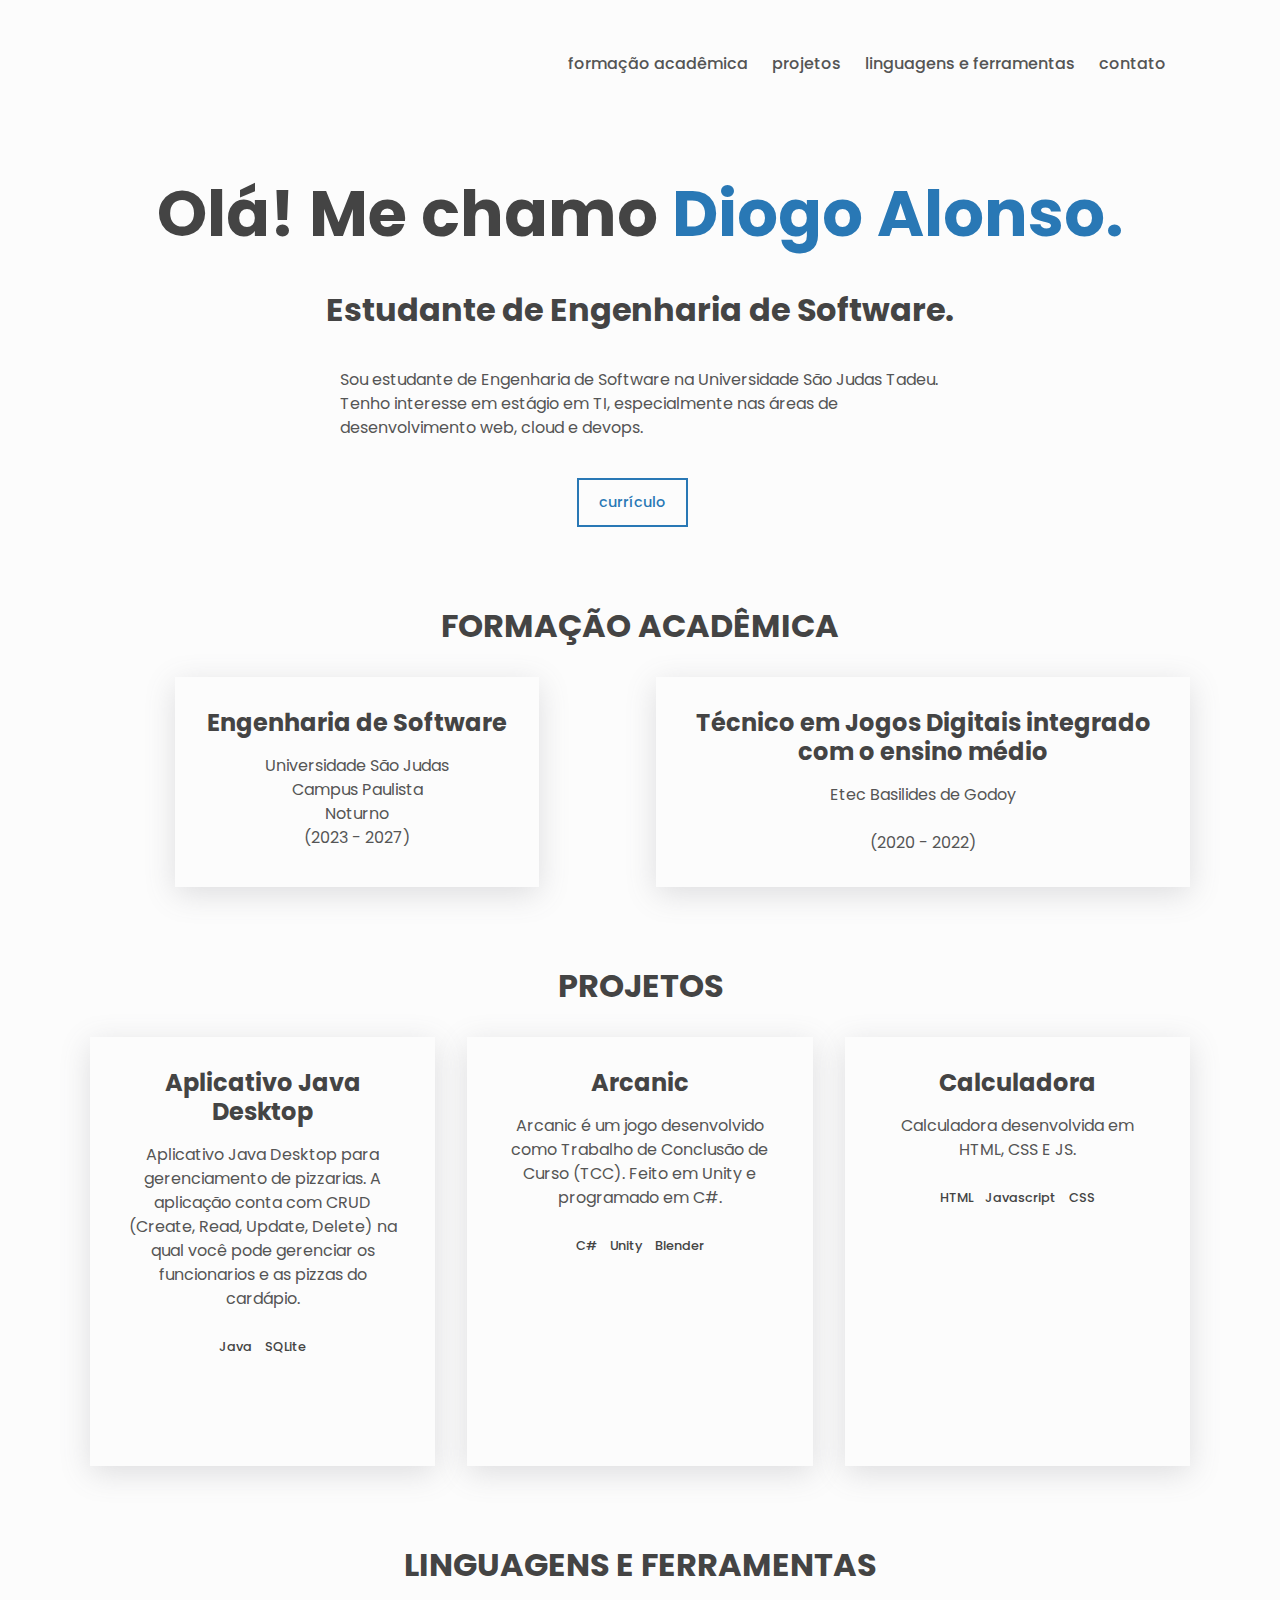
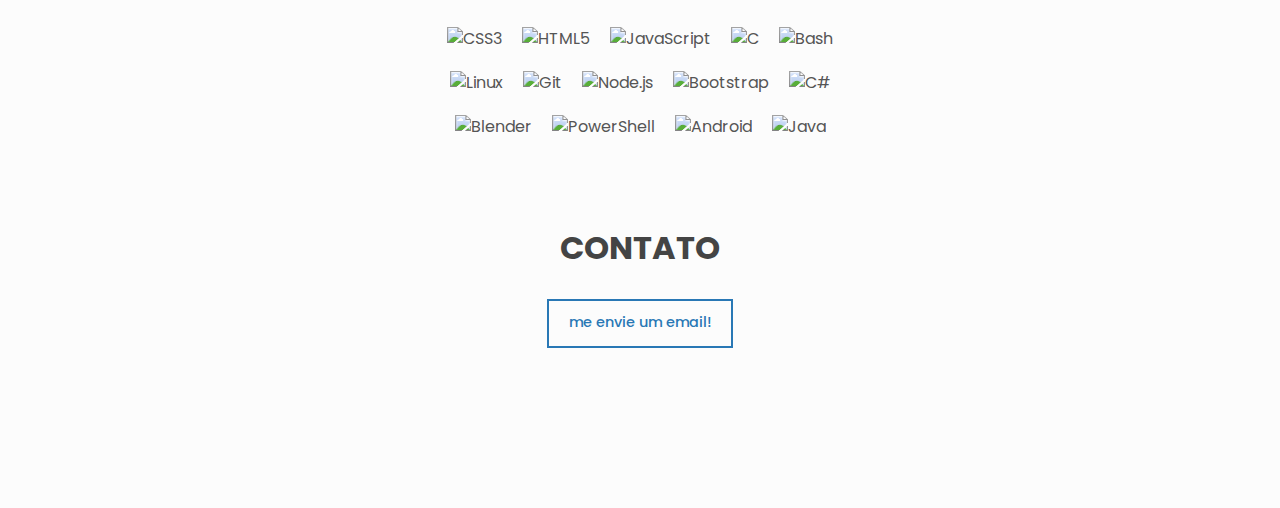
==== portifolio/index.html @ d237468c "Changes on the structure of the project" ====
<!DOCTYPE html>
<html lang="en">
  <head>
    <meta charset="UTF-8" />
    <meta name="viewport" content="width=device-width, initial-scale=1" />
    <meta name="description" content="Portfolio" />
    <link rel="preconnect" href="https://fonts.googleapis.com" />
    <link rel="preconnect" href="https://fonts.gstatic.com" crossorigin />
    <link
      href="https://fonts.googleapis.com/css2?family=Poppins:wght@400;500;700&display=swap"
      rel="stylesheet"
    />
    <script
      src="https://kit.fontawesome.com/fa62c117c7.js"
      crossorigin="anonymous"
    ></script>
    <link rel="stylesheet" href="styles.css" />
    <title>Diogo Alonso</title>
  </head>
  <body class="light" id="top">
    <header class="header center">
      <h3>
        <a
        href="https://github.com/deogos"
        aria-label="github"
        class="link link--icon"
      >
        <i aria-hidden="true" class="fab fa-github"></i>
      </a>

      <a
        href="https://www.linkedin.com/in/diogo-alonso/"
        aria-label="linkedin"
        class="link link--icon"
      >
        <i aria-hidden="true" class="fab fa-linkedin"></i>
      </a>
      </h3>

      <nav class="nav center">
        <ul class="nav__list center">
          <li class="nav__list-item">
            <a class="link link--nav" href="#formacao">Formação acadêmica</a>
          </li>
          <li class="nav__list-item">
            <a class="link link--nav" href="#projects">Projetos</a>
          </li>
          <li class="nav__list-item">
            <a class="link link--nav" href="#skills">linguagens e ferramentas</a>
          </li>
          <li class="nav__list-item">
            <a class="link link--nav" href="#contact">Contato</a>
          </li>
        </ul>

        <button type="button" aria-label="toggle theme" class="btn btn--icon">
          <i aria-hidden="true" id="btn-theme" class="fas fa-moon"></i>
        </button>

        <button
          type="button"
          aria-label="toggle navigation"
          class="btn btn--icon nav__hamburger"
        >
          <i aria-hidden="true" class="fas fa-bars"></i>
        </button>
      </nav>
    </header>

    <main>
      <!-- About -->
      <div class="about center">
        <h1>Olá! Me chamo <span class="about__name">Diogo Alonso.</span></h1>
        <h2 class="about__role"> Estudante de Engenharia de Software.</h2>
        <p class="about__desc">
          Sou estudante de Engenharia de Software na Universidade São Judas Tadeu.
          Tenho interesse em estágio em TI, especialmente nas 
          áreas de desenvolvimento web, cloud e devops.
        </p>

        <div class="about__contact center">
          <a href="cv\CV.pdf">
            <span class="btn btn--outline">currículo</span>
          </a>
        </div>
      </div>

      <!-- Education -->

      <section id="formacao" class="section projects">
        <h2 class="section__title">formação acadêmica</h2>

        <div class="projects__grid">
          <div class="project">
            <h3>Engenharia de Software</h3>
            <p class="project__description">
              Universidade São Judas <br>Campus Paulista <br> Noturno <br>(2023 - 2027)
            </p>
            
          </div>

          <div class="project">
            <h3>Técnico em Jogos Digitais integrado com o ensino médio</h3>
            <p class="project__description">
              Etec Basilides de Godoy <BR></BR> (2020 - 2022)
            </p>
        </div>
      </section>

      <!-- Projects -->
      <section id="projects" class="section projects">
        <h2 class="section__title">Projetos</h2>

        <div class="projects__grid">
          <div class="project">
            <h3>Aplicativo Java Desktop </h3>
            <p class="project__description">
              Aplicativo Java Desktop para gerenciamento de pizzarias. 
              A aplicação conta com CRUD (Create, Read, Update, Delete) na qual você pode gerenciar os funcionarios 
              e as pizzas do cardápio. 
            </p>
            <ul class="project__stack">
              <li class="project__stack-item">Java</li>
              <li class="project__stack-item">SQLite</li>
            </ul>

            <a
              href="https://github.com/MrGold9/A3dePSC"
              aria-label="source code"
              class="link link--icon"
            >
              <i aria-hidden="true" class="fab fa-github"></i>
            </a>
          </div>

          <div class="project">
            <h3>Arcanic</h3>
            <p class="project__description">
              Arcanic é um jogo desenvolvido como Trabalho de Conclusão de Curso (TCC). Feito em Unity e programado em C#. 
            </p>
            <ul class="project__stack">
              <li class="project__stack-item">C#</li>
              <li class="project__stack-item">Unity</li>
              <li class="project__stack-item">Blender</li>
            </ul>

            <a
              href="https://github.com/DnlMcn/Arcanic"
              aria-label="source code"
              class="link link--icon"
            >
              <i aria-hidden="true" class="fab fa-github"></i>
            </a>
          </div>

          <div class="project">
            <h3>Calculadora</h3>
            <p class="project__description">
              Calculadora desenvolvida em HTML, CSS E JS.
            </p>
            <ul class="project__stack">
              <li class="project__stack-item">HTML</li>
              <li class="project__stack-item">Javascript</li>
              <li class="project__stack-item">CSS</li>
            </ul>

            <a
              href="https://github.com/deogos/calculator"
              aria-label="source code"
              class="link link--icon"
            >
              <i aria-hidden="true" class="fab fa-github"></i>
            </a>
            <a
              href="https://deogos.github.io/calculator/"
              aria-label="live preview"
              class="link link--icon"
            >
              <i aria-hidden="true" class="fas fa-external-link-alt"></i>
            </a>
          </div>
        </div>
      </section>

      <!-- Skills -->
      <section class="section skills" id="skills">
        <h2 class="section__title">linguagens e ferramentas</h2>
        <ul class="skills__list">
          <a href="https://www.w3schools.com/css/" target="_blank"><img style="margin: 10px" src="https://profilinator.rishav.dev/skills-assets/css3-original-wordmark.svg" alt="CSS3" height="50" /></a>  
          <a href="https://en.wikipedia.org/wiki/HTML5" target="_blank"><img style="margin: 10px" src="https://profilinator.rishav.dev/skills-assets/html5-original-wordmark.svg" alt="HTML5" height="50" /></a>  
          <a href="https://www.javascript.com/" target="_blank"><img style="margin: 10px" src="https://profilinator.rishav.dev/skills-assets/javascript-original.svg" alt="JavaScript" height="50" /></a>  
          <a href="https://www.cprogramming.com/" target="_blank"><img style="margin: 10px" src="https://profilinator.rishav.dev/skills-assets/c-original.svg" alt="C" height="50" /></a>  
          <a href="https://www.gnu.org/software/bash/" target="_blank"><img style="margin: 10px" src="https://profilinator.rishav.dev/skills-assets/gnu_bash-icon.svg" alt="Bash" height="50" /></a>  
          <a href="https://www.linux.org/" target="_blank"><img style="margin: 10px" src="https://profilinator.rishav.dev/skills-assets/linux-original.svg" alt="Linux" height="50" /></a>  
          <a href="https://github.com/" target="_blank"><img style="margin: 10px" src="https://profilinator.rishav.dev/skills-assets/git-scm-icon.svg" alt="Git" height="50" /></a>  
          <a href="https://nodejs.org/" target="_blank"><img style="margin: 10px" src="https://profilinator.rishav.dev/skills-assets/nodejs-original-wordmark.svg" alt="Node.js" height="50" /></a>  
          <a href="https://getbootstrap.com/docs/3.4/javascript/" target="_blank"><img style="margin: 10px" src="https://profilinator.rishav.dev/skills-assets/bootstrap-plain.svg" alt="Bootstrap" height="50" /></a>  
          <a href="https://docs.microsoft.com/en-us/dotnet/csharp/" target="_blank"><img style="margin: 10px" src="https://profilinator.rishav.dev/skills-assets/csharp-original.svg" alt="C#" height="50" /></a>  
          <a href="https://www.blender.org/" target="_blank"><img style="margin: 10px" src="https://profilinator.rishav.dev/skills-assets/blender_community_badge_white.svg" alt="Blender" height="50" /></a>  
          <a href="https://docs.microsoft.com/en-us/powershell/" target="_blank"><img style="margin: 10px" src="https://profilinator.rishav.dev/skills-assets/powershell.png" alt="PowerShell" height="50" /></a>  
          <a href="https://www.android.com/intl/en_in/" target="_blank"><img style="margin: 10px" src="https://profilinator.rishav.dev/skills-assets/android-original-wordmark.svg" alt="Android" height="50" /></a>  
          <a href="https://www.java.com/" target="_blank"><img style="margin: 10px" src="https://profilinator.rishav.dev/skills-assets/java-original-wordmark.svg" alt="Java" height="50" /></a>  
        </ul>
      </section>

      <!-- Contact -->
      <section class="section contact center" id="contact">
        <h2 class="section__title">Contato</h2>
        <a href="mailto:diogoalonso05@gmail.com">
          <span class="btn btn--outline">Me envie um email!</span>
        </a>
      </section>
    </main>

    <footer class="footer">
      <div class="views"></div>
    </footer>

    <div class="scroll-container">
    <div class="scroll-top">
      <a aria-label="Scroll up" href="#top">
        <i aria-hidden="true" class="fas fa-arrow-up"></i>
      </a>
    </div>
    </div>

    <script src="./script.js"></script>
  </body>
</html>
---- portifolio/styles.css ----
/*===============
  global styles
===============*/

* {
  padding: 0;
  margin: 0;
  border: 0;
  outline: 0;
  background-color: inherit;
  color: inherit;
  font-family: inherit;
  font-size: inherit;
  box-shadow: none;
  box-sizing: border-box;
}

html {
  scroll-behavior: smooth;
}

body {
  font-family: "Poppins", sans-serif;
  line-height: 1.5;
  color: var(--clr-fg);
  background-color: var(--clr-bg);
}

.light {
  --clr-bg: #fcfcfc;
  --clr-bg-alt: #fff;
  --clr-fg: #555;
  --clr-fg-alt: #444;
  --clr-primary: #2978b5;
  --shadow: rgba(100, 100, 111, 0.2) 0px 7px 29px 0px;
}

.dark {
  --clr-bg: #23283e;
  --clr-bg-alt: #2a2f4c;
  --clr-fg: #bdbddd;
  --clr-fg-alt: #cdcdff;
  --clr-primary: #90a0d9;
  --shadow: rgba(0, 0, 0, 0.16) 0px 10px 36px 0px,
    rgba(0, 0, 0, 0.06) 0px 0px 0px 1px;
}

::-moz-selection {
  background: var(--clr-primary);
  color: var(--clr-bg);
}

::-webkit-selection,
::selection {
  background: var(--clr-primary);
  color: var(--clr-bg);
}

h1,
h2,
h3,
h4 {
  line-height: 1.2;
  color: var(--clr-fg-alt);
}

h1 {
  font-size: 4rem;
}

h2 {
  font-size: 2rem;
}

h3 {
  font-size: 1.5rem;
}

h4 {
  font-size: 1.3rem;
}

ul {
  list-style-type: none;
}

a {
  text-decoration: none;
}

button {
  cursor: pointer;
}

@media (max-width: 900px) {
  h1 {
    font-size: 2.6rem;
  }
}

/*===================
  buttons and links
===================*/

.link {
  color: var(--clr-primary);
  padding: 0 0 0.3em 0;
  position: relative;
}

.link:hover {
  color: var(--clr-primary);
}

.link::before {
  content: "";
  display: inline;
  width: 0%;
  height: 0.2em;
  position: absolute;
  bottom: 0;
  background-color: var(--clr-primary);
  transition: width 0.2s ease-in;
}

.link:hover::before,
.link:focus::before {
  width: 100%;
}

.link--nav {
  color: var(--clr-fg);
  text-transform: lowercase;
  font-weight: 500;
}

.link--icon {
  font-size: 2.2rem;
}

.btn {
  display: block;
  padding: 0.8em 1.4em;
  font-weight: 500;
  font-size: 0.9rem;
  text-transform: lowercase;
  transition: transform 0.2s ease-in-out;
}

.btn--outline {
  color: var(--clr-primary);
  border: 2px solid var(--clr-primary);
  position: relative;
  overflow: hidden;
  z-index: 1;
}

.btn--outline:focus,
.btn--outline:hover {
  color: var(--clr-bg);
}

.btn--outline:before {
  content: "";
  position: absolute;
  background-color: var(--clr-primary);
  right: 100%;
  bottom: 0;
  left: 0;
  top: 0;
  z-index: -1;
  transition: right 0.2s ease-in-out;
}

.btn--outline:hover::before,
.btn--outline:focus::before {
  right: 0;
}

.btn--plain {
  text-transform: initial;
  background-color: var(--clr-bg-alt);
  box-shadow: rgba(0, 0, 0, 0.15) 0px 3px 3px 0px;
  border: 0;
}

.btn--plain:hover {
  transform: translateY(-4px);
}

.btn--icon {
  padding: 0;
  font-size: 1.2rem;
}

.btn--icon:hover,
.btn--icon:focus {
  color: var(--clr-primary);
}

.btn--icon:active {
  transform: translateY(-5px);
}

/*========
  layout
========*/

.center {
  display: flex;
  align-items: center;
}

.header {
  height: 8em;
  max-width: 1100px;
  width: 95%;
  margin: 0 auto;
  justify-content: space-between;
}

main {
  max-width: 1100px;
  width: 95%;
  margin: 0 auto;
}

.section {
  margin-top: 5em;
}

.section__title {
  text-align: center;
  margin-bottom: 1em;
  text-transform: uppercase;
}

.nav__list {
  margin-right: 1.5em;
  display: flex;
}

.nav__list-item {
  margin-left: 1.5em;
}

.nav__hamburger {
  display: none;
  width: 1em;
}

.about {
  flex-direction: column;
  margin-top: 3em;
}

.about__name {
  color: var(--clr-primary);
}

.about__role {
  margin-top: 1.2em;
}

.about__desc {
  font-size: 1rem;
  max-width: 600px;
}

.about__desc,
.about__contact {
  margin-top: 2.4em;
}

.about .link--icon {
  margin-right: 0.8em;
}

.about .btn--outline {
  margin-right: 1em;
}

.projects__grid {
  max-width: 1100px;
  margin: 0 auto;
  display: grid;
  grid-template-columns: repeat(auto-fit, minmax(18em, 1fr));
  grid-gap: 2em;
}

.project {
  padding: 2em;
  margin: 0 auto;
  text-align: center;
  box-shadow: var(--shadow);
  transition: transform 0.2s linear;
}

.project:hover {
  transform: translateY(-7px);
}

.project__description {
  margin-top: 1em;
}

.project__stack {
  display: flex;
  flex-wrap: wrap;
  justify-content: center;
  margin: 1.2em 0;
}

.project__stack-item {
  margin: 0.5em;
  font-weight: 500;
  font-size: 0.8rem;
  color: var(--clr-fg-alt);
}

.project .link--icon {
  margin-left: 0.5em;
}

.skills__list {
  max-width: 450px;
  width: 95%;
  margin: 0 auto;
  display: flex;
  flex-wrap: wrap;
  justify-content: center;
}

.skills__list-item {
  margin: 0.5em;
}

.contact {
  flex-direction: column;
}

.footer {
  padding: 3em 0;
  margin-top: 4em;
  text-align: center;
}

.footer__link {
  font-size: 0.9rem;
  font-weight: 700;
  color: var(--clr-fg);
}

.scroll-top {
  display: none;
  position: fixed;
  bottom: 1em;
  right: 2em;
  background-color: transparent;
  font-size: 1.8rem;
  transition: transform 0.2s ease-in-out;
}

@media (max-width: 600px) {
  .header {
    height: 6em;
  }

  .section {
    margin-top: 4em;
  }

  .nav__list {
    flex-direction: column;
    padding: 4em 0;
    position: absolute;
    right: 0;
    left: 0;
    top: 5em;
    background-color: var(--clr-bg);
    width: 0;
    overflow: hidden;
    transition: width 0.2s ease-in-out;
  }

  .display-nav-list {
    width: 100%;
  }

  .nav__list-item {
    margin: 0.5em 0;
  }

  .nav__hamburger {
    display: flex;
    margin-left: 0.8em;
  }

  .about {
    align-items: flex-start;
    margin-top: 2em;
  }

  .footer {
    padding: 2em;
    margin-top: 3em;
  }

  .scroll-container {
    display: none;
  }
}
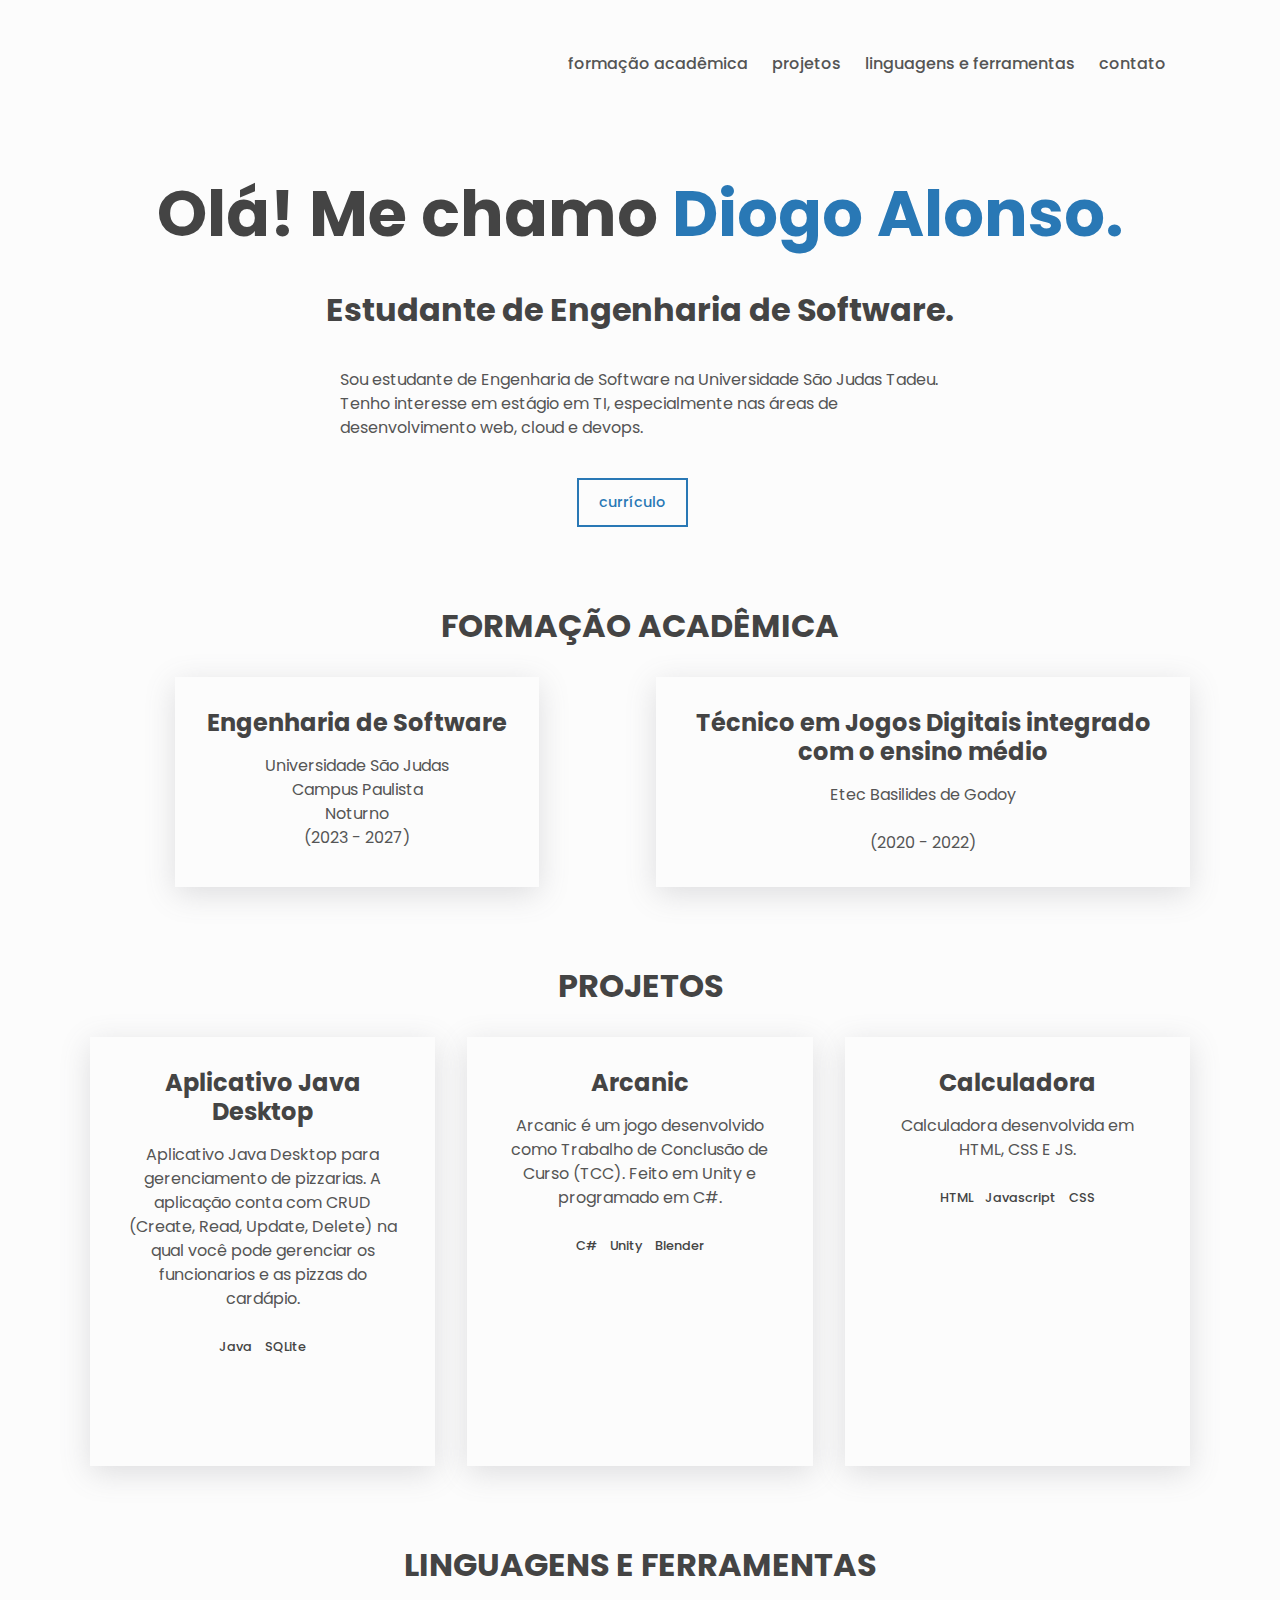
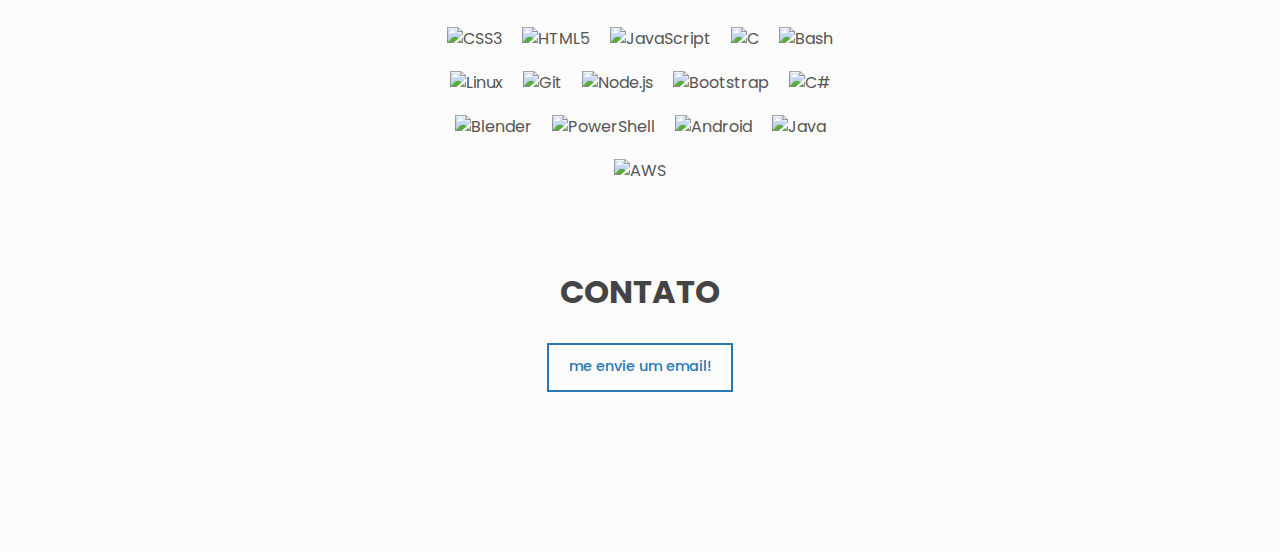
==== commit cb470cb5: "update index.html and cv" ====
--- a/portifolio/index.html
+++ b/portifolio/index.html
@@ -199,7 +199,8 @@
           <a href="https://www.blender.org/" target="_blank"><img style="margin: 10px" src="https://profilinator.rishav.dev/skills-assets/blender_community_badge_white.svg" alt="Blender" height="50" /></a>  
           <a href="https://docs.microsoft.com/en-us/powershell/" target="_blank"><img style="margin: 10px" src="https://profilinator.rishav.dev/skills-assets/powershell.png" alt="PowerShell" height="50" /></a>  
           <a href="https://www.android.com/intl/en_in/" target="_blank"><img style="margin: 10px" src="https://profilinator.rishav.dev/skills-assets/android-original-wordmark.svg" alt="Android" height="50" /></a>  
-          <a href="https://www.java.com/" target="_blank"><img style="margin: 10px" src="https://profilinator.rishav.dev/skills-assets/java-original-wordmark.svg" alt="Java" height="50" /></a>  
+          <a href="https://www.java.com/" target="_blank"><img style="margin: 10px" src="https://profilinator.rishav.dev/skills-assets/java-original-wordmark.svg" alt="Java" height="50" /></a>
+          <a href="https://aws.amazon.com/" target="_blank"><img style="margin: 10px" src="https://profilinator.rishav.dev/skills-assets/amazonwebservices-original-wordmark.svg" alt="AWS" height="50" /></a>   
         </ul>
       </section>
 
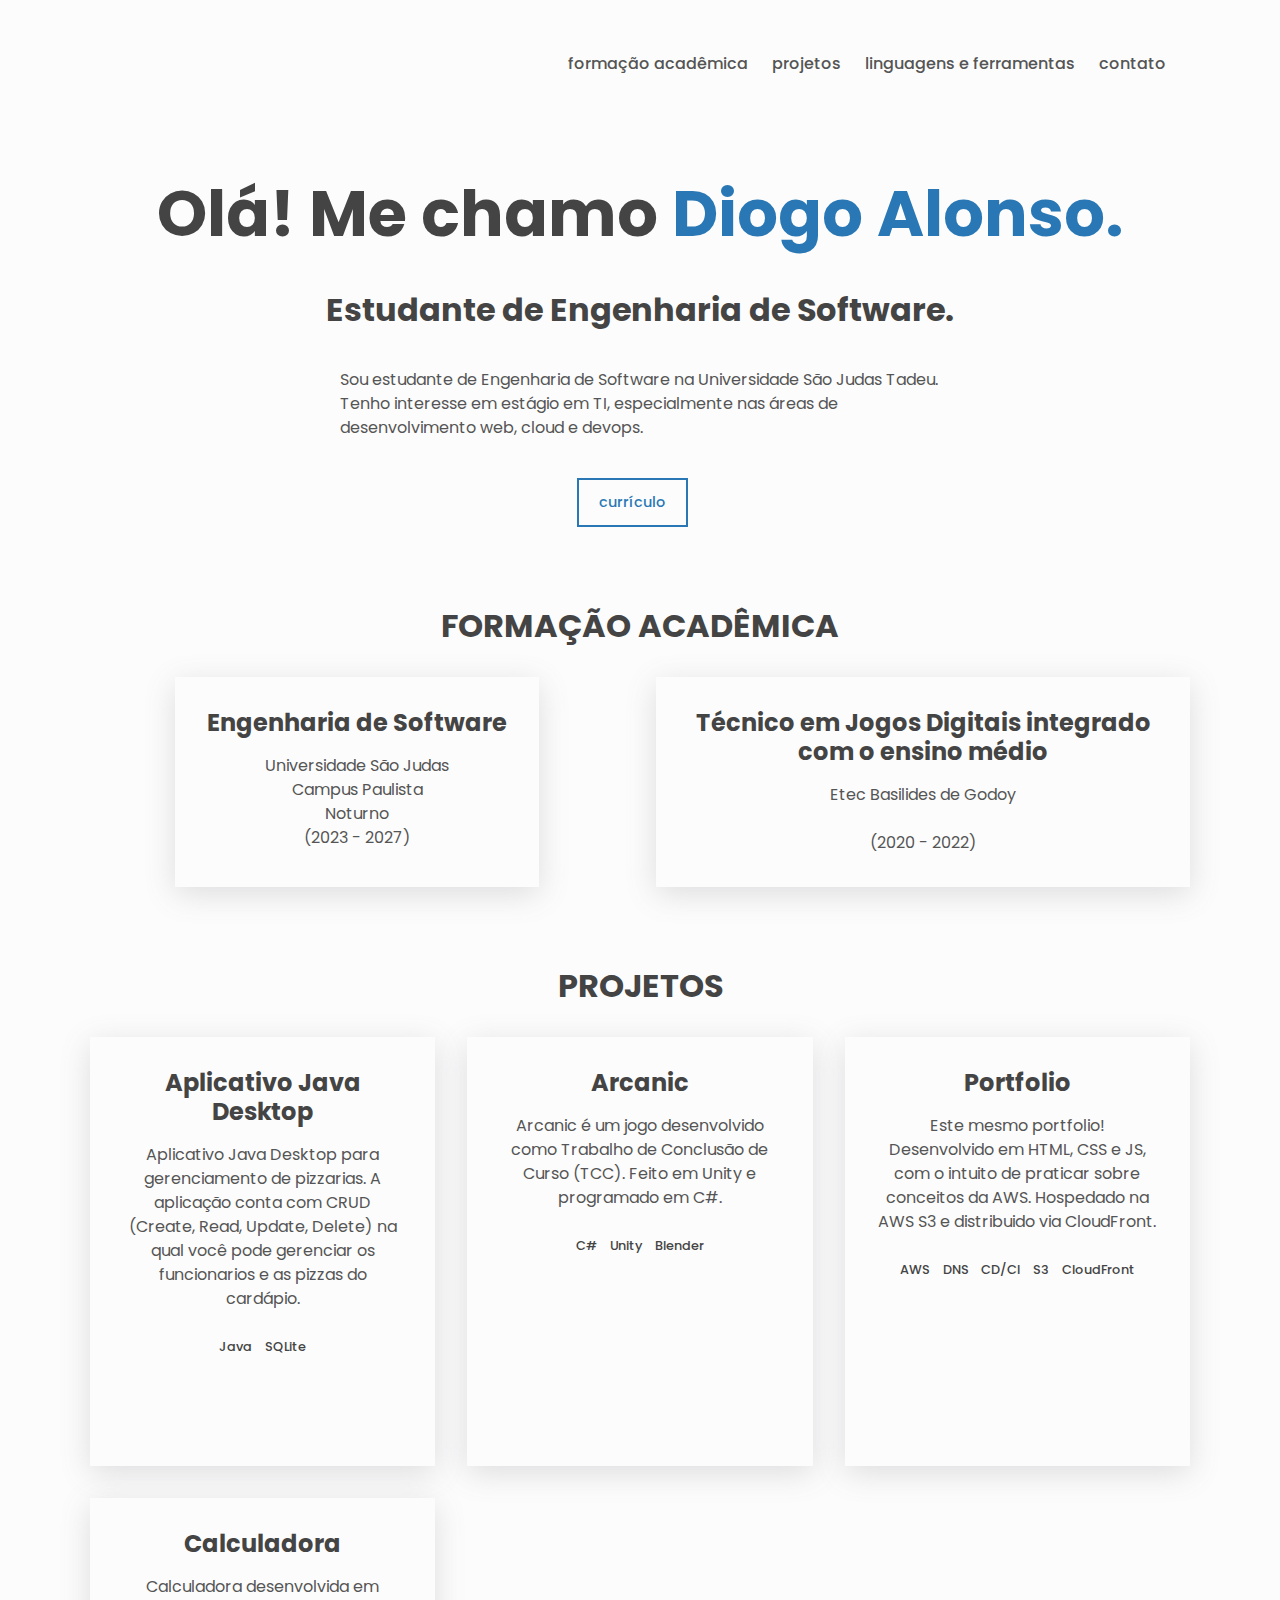
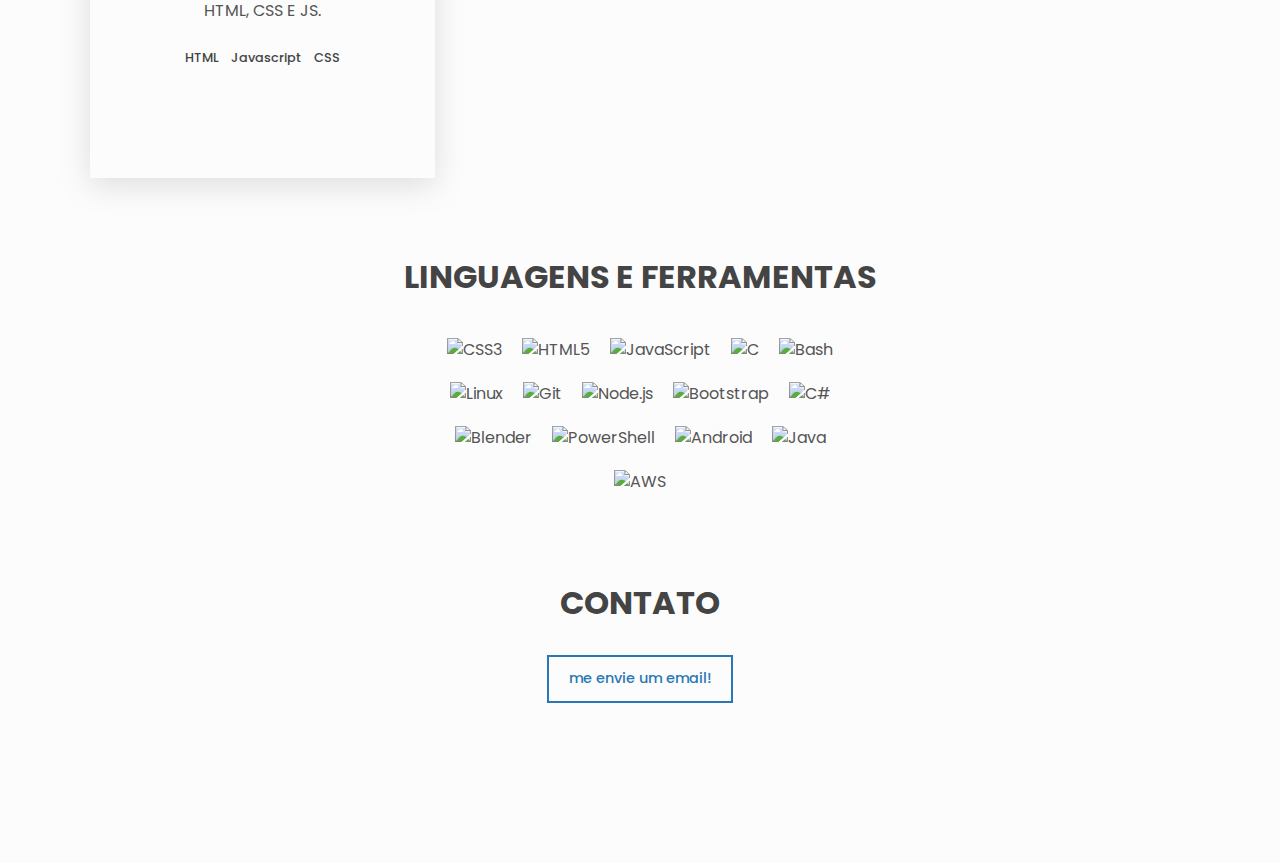
==== commit e1134c0c: "Update index.html" ====
--- a/portifolio/index.html
+++ b/portifolio/index.html
@@ -153,6 +153,29 @@
             </a>
           </div>
 
+
+          <div class="project">
+            <h3>Portfolio</h3>
+            <p class="project__description">
+              Este mesmo portfolio! Desenvolvido em HTML, CSS e JS, com o intuito de praticar sobre conceitos da AWS. Hospedado na AWS S3 e distribuido via CloudFront. 
+            </p>
+            <ul class="project__stack">
+              <li class="project__stack-item">AWS</li>
+              <li class="project__stack-item">DNS</li>
+              <li class="project__stack-item">CD/CI</li>
+              <li class="project__stack-item">S3</li>
+              <li class="project__stack-item">CloudFront</li>
+            </ul>
+
+            <a
+              href="https://github.com/deogos/Cloud-Resume-Challenge"
+              aria-label="source code"
+              class="link link--icon"
+            >
+              <i aria-hidden="true" class="fab fa-github"></i>
+            </a>
+          </div>
+
           <div class="project">
             <h3>Calculadora</h3>
             <p class="project__description">
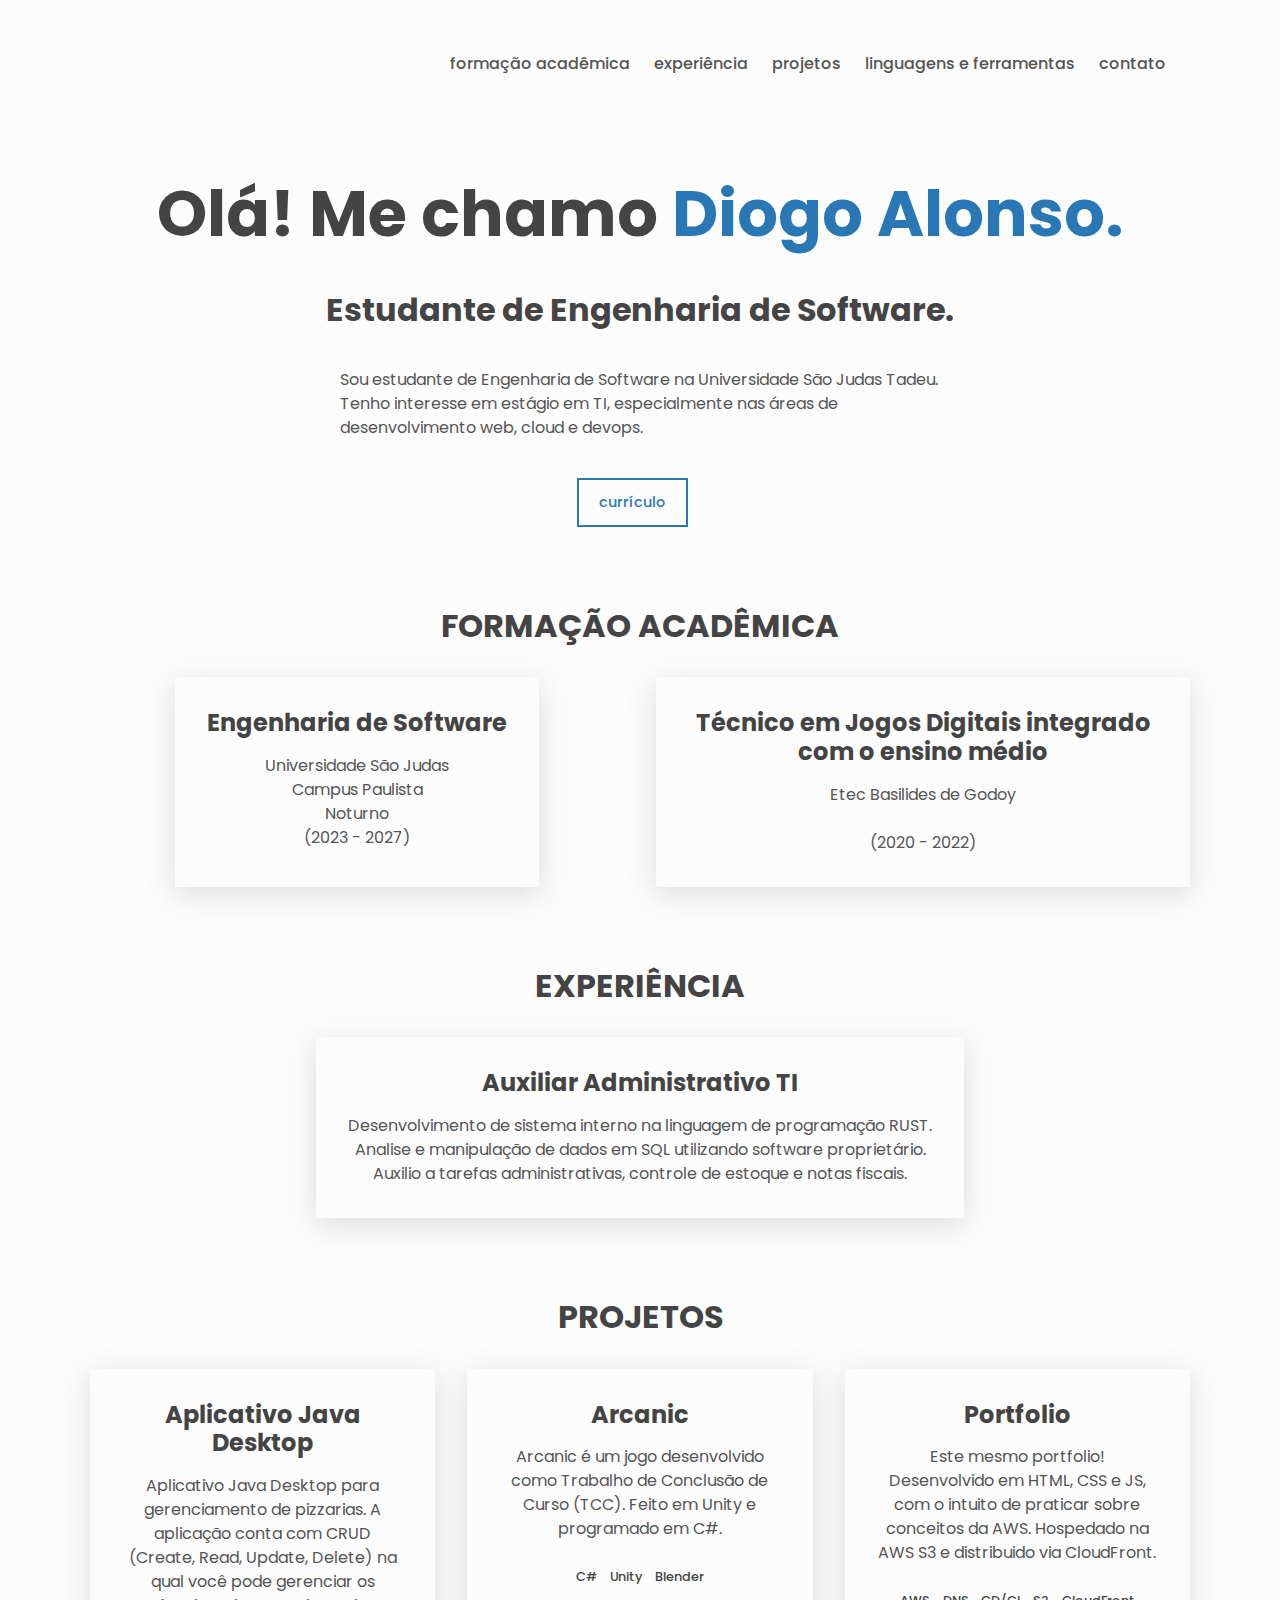
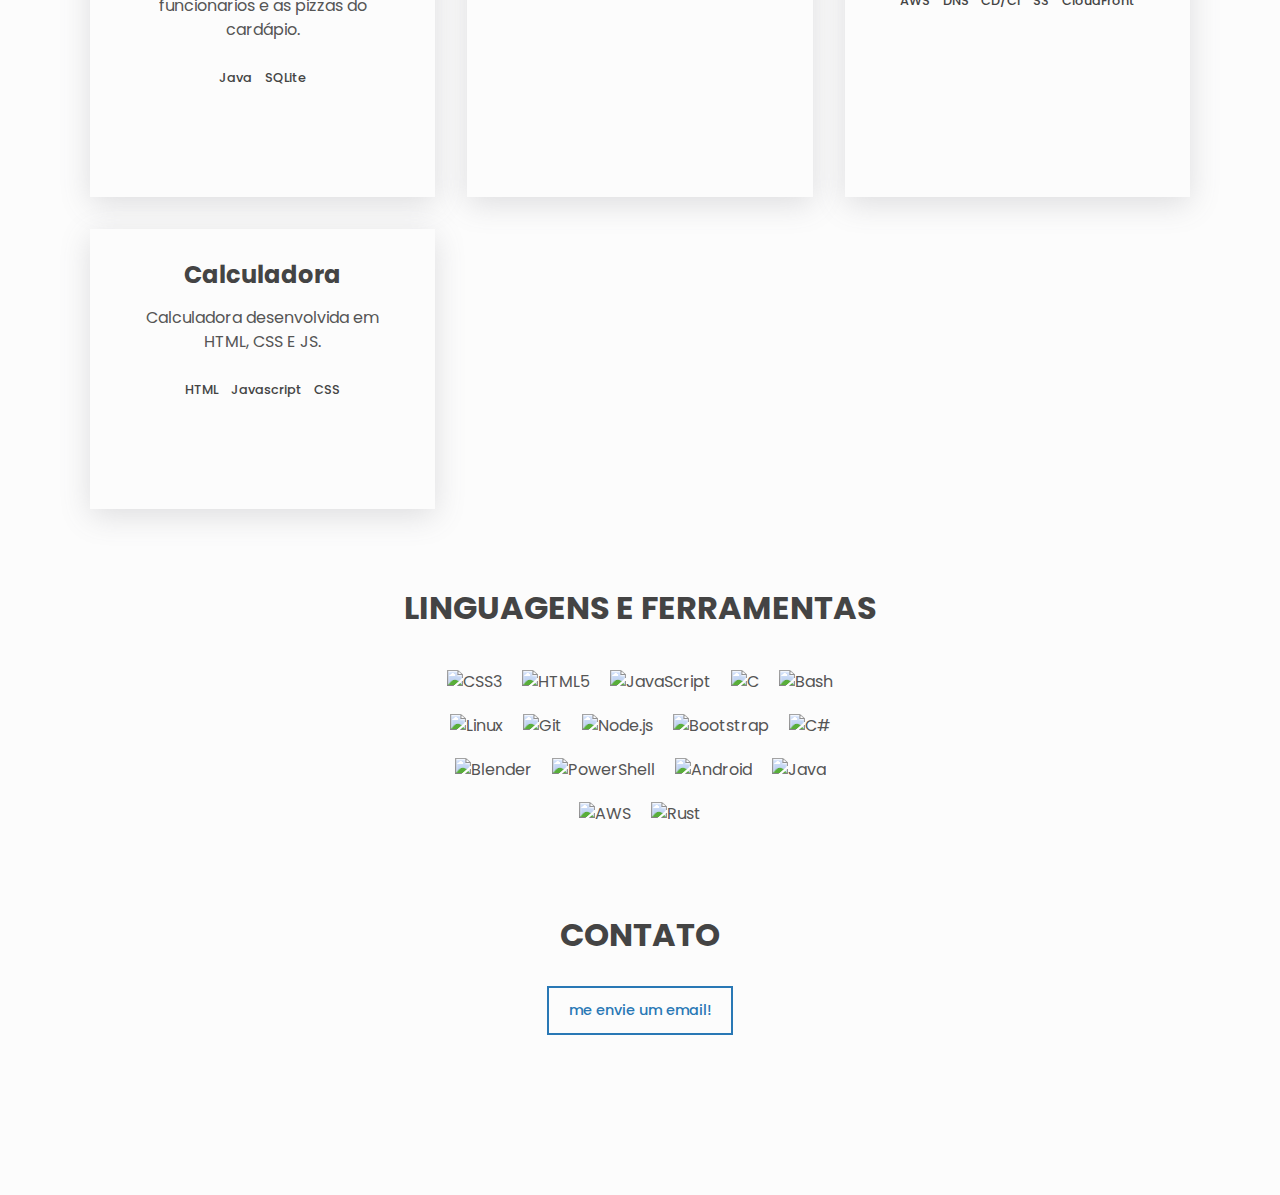
==== commit 02a80157: "update cv.pdf and add work experience" ====
--- a/portifolio/index.html
+++ b/portifolio/index.html
@@ -43,6 +43,9 @@
             <a class="link link--nav" href="#formacao">Formação acadêmica</a>
           </li>
           <li class="nav__list-item">
+            <a class="link link--nav" href="#experiencia">Experiência</a>
+          </li>
+          <li class="nav__list-item">
             <a class="link link--nav" href="#projects">Projetos</a>
           </li>
           <li class="nav__list-item">
@@ -74,7 +77,7 @@
         <h2 class="about__role"> Estudante de Engenharia de Software.</h2>
         <p class="about__desc">
           Sou estudante de Engenharia de Software na Universidade São Judas Tadeu.
-          Tenho interesse em estágio em TI, especialmente nas 
+          Tenho interesse em estágio em TI, especialmente nas
           áreas de desenvolvimento web, cloud e devops.
         </p>
 
@@ -96,7 +99,6 @@
             <p class="project__description">
               Universidade São Judas <br>Campus Paulista <br> Noturno <br>(2023 - 2027)
             </p>
-            
           </div>
 
           <div class="project">
@@ -106,6 +108,24 @@
             </p>
         </div>
       </section>
+
+      <!-- Experiência -->
+
+      <section id="experiencia" class="section projects">
+        <h2 class="section__title">experiência</h2>
+
+        <div class="projects__grid">
+          <div class="project">
+            <h3>Auxiliar Administrativo TI</h3>
+            <p class="project__description">
+              Desenvolvimento de sistema interno na linguagem de programação RUST.<br>
+              Analise e manipulação de dados em SQL utilizando software proprietário. <br>
+              Auxilio a tarefas administrativas, controle de estoque e notas fiscais. <br>
+            </p>
+          </div>
+
+      </section>
+
 
       <!-- Projects -->
       <section id="projects" class="section projects">
@@ -115,9 +135,9 @@
           <div class="project">
             <h3>Aplicativo Java Desktop </h3>
             <p class="project__description">
-              Aplicativo Java Desktop para gerenciamento de pizzarias. 
+              Aplicativo Java Desktop para gerenciamento de pizzarias.
               A aplicação conta com CRUD (Create, Read, Update, Delete) na qual você pode gerenciar os funcionarios 
-              e as pizzas do cardápio. 
+              e as pizzas do cardápio.
             </p>
             <ul class="project__stack">
               <li class="project__stack-item">Java</li>
@@ -209,21 +229,22 @@
       <section class="section skills" id="skills">
         <h2 class="section__title">linguagens e ferramentas</h2>
         <ul class="skills__list">
-          <a href="https://www.w3schools.com/css/" target="_blank"><img style="margin: 10px" src="https://profilinator.rishav.dev/skills-assets/css3-original-wordmark.svg" alt="CSS3" height="50" /></a>  
-          <a href="https://en.wikipedia.org/wiki/HTML5" target="_blank"><img style="margin: 10px" src="https://profilinator.rishav.dev/skills-assets/html5-original-wordmark.svg" alt="HTML5" height="50" /></a>  
-          <a href="https://www.javascript.com/" target="_blank"><img style="margin: 10px" src="https://profilinator.rishav.dev/skills-assets/javascript-original.svg" alt="JavaScript" height="50" /></a>  
-          <a href="https://www.cprogramming.com/" target="_blank"><img style="margin: 10px" src="https://profilinator.rishav.dev/skills-assets/c-original.svg" alt="C" height="50" /></a>  
-          <a href="https://www.gnu.org/software/bash/" target="_blank"><img style="margin: 10px" src="https://profilinator.rishav.dev/skills-assets/gnu_bash-icon.svg" alt="Bash" height="50" /></a>  
-          <a href="https://www.linux.org/" target="_blank"><img style="margin: 10px" src="https://profilinator.rishav.dev/skills-assets/linux-original.svg" alt="Linux" height="50" /></a>  
-          <a href="https://github.com/" target="_blank"><img style="margin: 10px" src="https://profilinator.rishav.dev/skills-assets/git-scm-icon.svg" alt="Git" height="50" /></a>  
-          <a href="https://nodejs.org/" target="_blank"><img style="margin: 10px" src="https://profilinator.rishav.dev/skills-assets/nodejs-original-wordmark.svg" alt="Node.js" height="50" /></a>  
-          <a href="https://getbootstrap.com/docs/3.4/javascript/" target="_blank"><img style="margin: 10px" src="https://profilinator.rishav.dev/skills-assets/bootstrap-plain.svg" alt="Bootstrap" height="50" /></a>  
-          <a href="https://docs.microsoft.com/en-us/dotnet/csharp/" target="_blank"><img style="margin: 10px" src="https://profilinator.rishav.dev/skills-assets/csharp-original.svg" alt="C#" height="50" /></a>  
-          <a href="https://www.blender.org/" target="_blank"><img style="margin: 10px" src="https://profilinator.rishav.dev/skills-assets/blender_community_badge_white.svg" alt="Blender" height="50" /></a>  
-          <a href="https://docs.microsoft.com/en-us/powershell/" target="_blank"><img style="margin: 10px" src="https://profilinator.rishav.dev/skills-assets/powershell.png" alt="PowerShell" height="50" /></a>  
-          <a href="https://www.android.com/intl/en_in/" target="_blank"><img style="margin: 10px" src="https://profilinator.rishav.dev/skills-assets/android-original-wordmark.svg" alt="Android" height="50" /></a>  
+          <a href="https://www.w3schools.com/css/" target="_blank"><img style="margin: 10px" src="https://profilinator.rishav.dev/skills-assets/css3-original-wordmark.svg" alt="CSS3" height="50" /></a>
+          <a href="https://en.wikipedia.org/wiki/HTML5" target="_blank"><img style="margin: 10px" src="https://profilinator.rishav.dev/skills-assets/html5-original-wordmark.svg" alt="HTML5" height="50" /></a>
+          <a href="https://www.javascript.com/" target="_blank"><img style="margin: 10px" src="https://profilinator.rishav.dev/skills-assets/javascript-original.svg" alt="JavaScript" height="50" /></a>
+          <a href="https://www.cprogramming.com/" target="_blank"><img style="margin: 10px" src="https://profilinator.rishav.dev/skills-assets/c-original.svg" alt="C" height="50" /></a>
+          <a href="https://www.gnu.org/software/bash/" target="_blank"><img style="margin: 10px" src="https://profilinator.rishav.dev/skills-assets/gnu_bash-icon.svg" alt="Bash" height="50" /></a>
+          <a href="https://www.linux.org/" target="_blank"><img style="margin: 10px" src="https://profilinator.rishav.dev/skills-assets/linux-original.svg" alt="Linux" height="50" /></a>
+          <a href="https://github.com/" target="_blank"><img style="margin: 10px" src="https://profilinator.rishav.dev/skills-assets/git-scm-icon.svg" alt="Git" height="50" /></a>
+          <a href="https://nodejs.org/" target="_blank"><img style="margin: 10px" src="https://profilinator.rishav.dev/skills-assets/nodejs-original-wordmark.svg" alt="Node.js" height="50" /></a>
+          <a href="https://getbootstrap.com/docs/3.4/javascript/" target="_blank"><img style="margin: 10px" src="https://profilinator.rishav.dev/skills-assets/bootstrap-plain.svg" alt="Bootstrap" height="50" /></a>
+          <a href="https://docs.microsoft.com/en-us/dotnet/csharp/" target="_blank"><img style="margin: 10px" src="https://profilinator.rishav.dev/skills-assets/csharp-original.svg" alt="C#" height="50" /></a>
+          <a href="https://www.blender.org/" target="_blank"><img style="margin: 10px" src="https://profilinator.rishav.dev/skills-assets/blender_community_badge_white.svg" alt="Blender" height="50" /></a>
+          <a href="https://docs.microsoft.com/en-us/powershell/" target="_blank"><img style="margin: 10px" src="https://profilinator.rishav.dev/skills-assets/powershell.png" alt="PowerShell" height="50" /></a>
+          <a href="https://www.android.com/intl/en_in/" target="_blank"><img style="margin: 10px" src="https://profilinator.rishav.dev/skills-assets/android-original-wordmark.svg" alt="Android" height="50" /></a>
           <a href="https://www.java.com/" target="_blank"><img style="margin: 10px" src="https://profilinator.rishav.dev/skills-assets/java-original-wordmark.svg" alt="Java" height="50" /></a>
-          <a href="https://aws.amazon.com/" target="_blank"><img style="margin: 10px" src="https://profilinator.rishav.dev/skills-assets/amazonwebservices-original-wordmark.svg" alt="AWS" height="50" /></a>   
+          <a href="https://aws.amazon.com/" target="_blank"><img style="margin: 10px" src="https://profilinator.rishav.dev/skills-assets/amazonwebservices-original-wordmark.svg" alt="AWS" height="50" /></a>
+          <a href="https://www.rust-lang.org/" target="_blank"><img style="margin: 10px" src="https://profilinator.rishav.dev/skills-assets/rust-plain.svg" alt="Rust" height="50" /></a>
         </ul>
       </section>
 
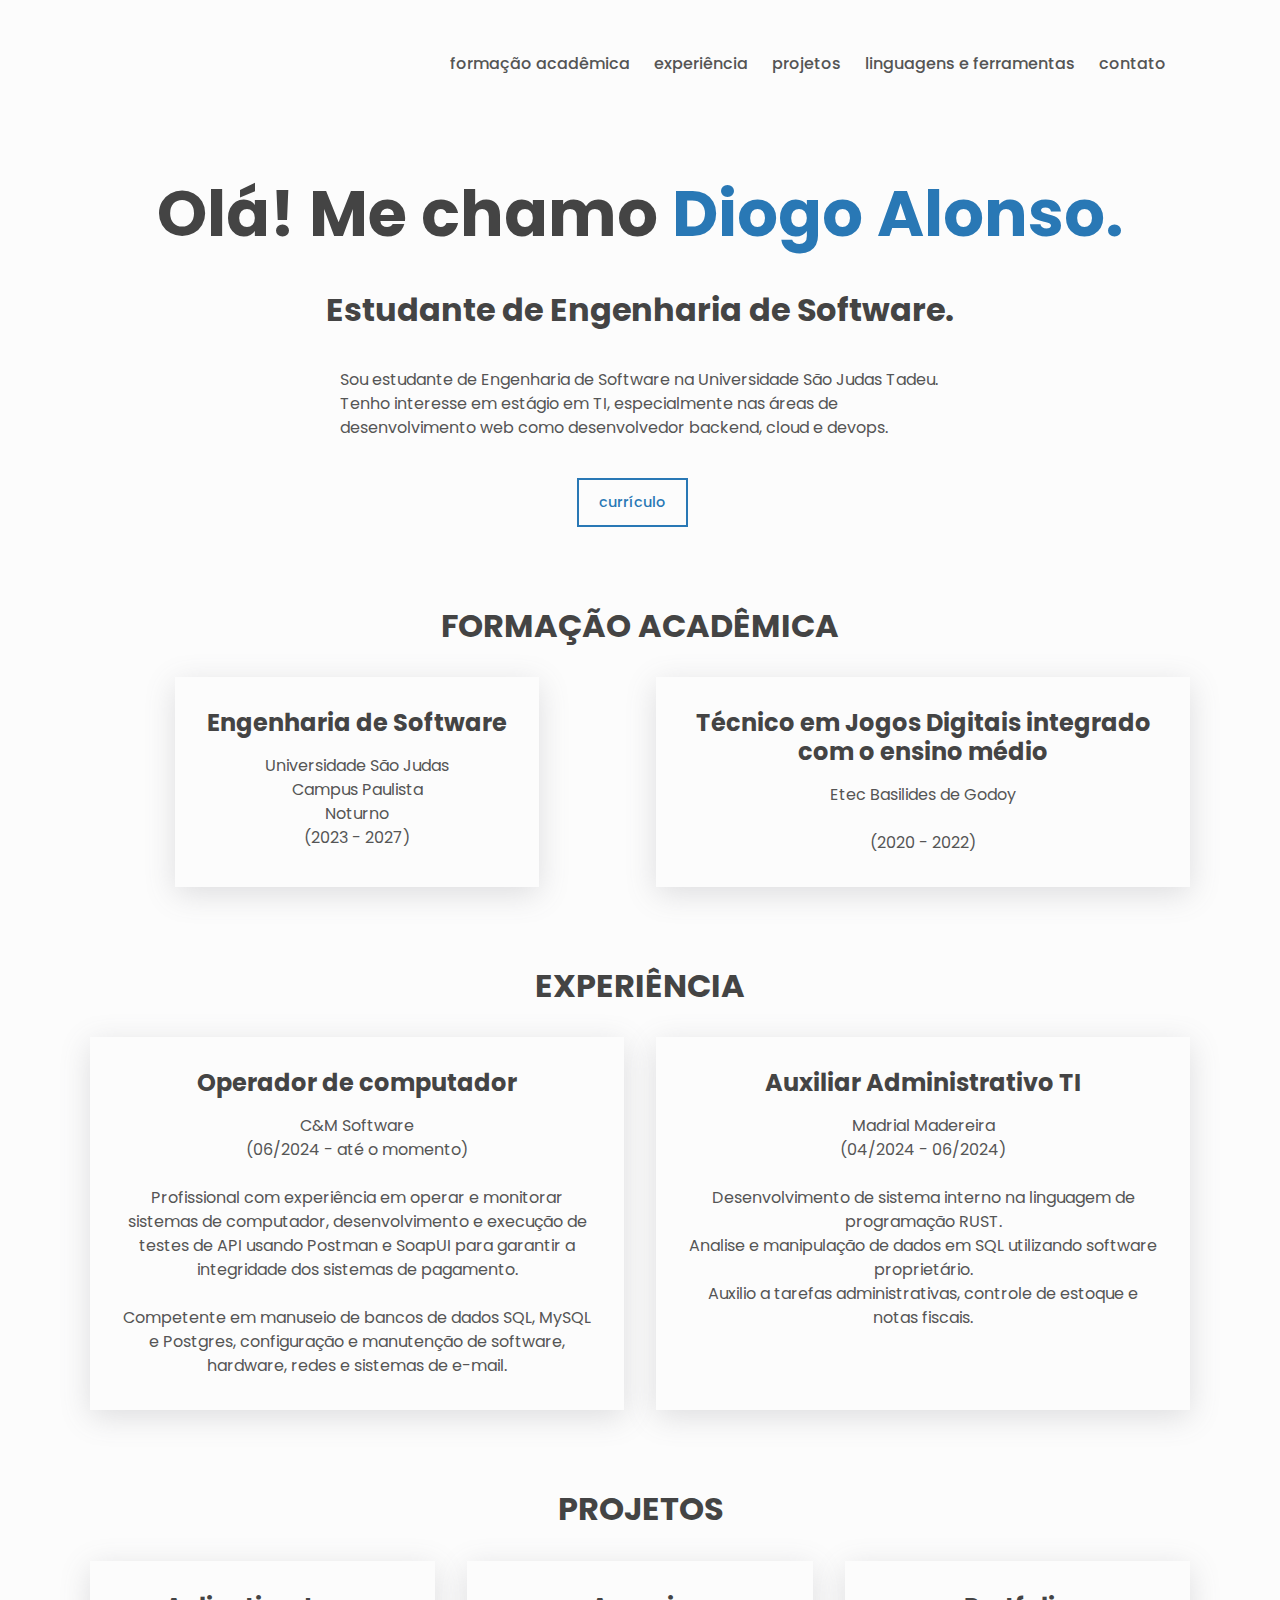
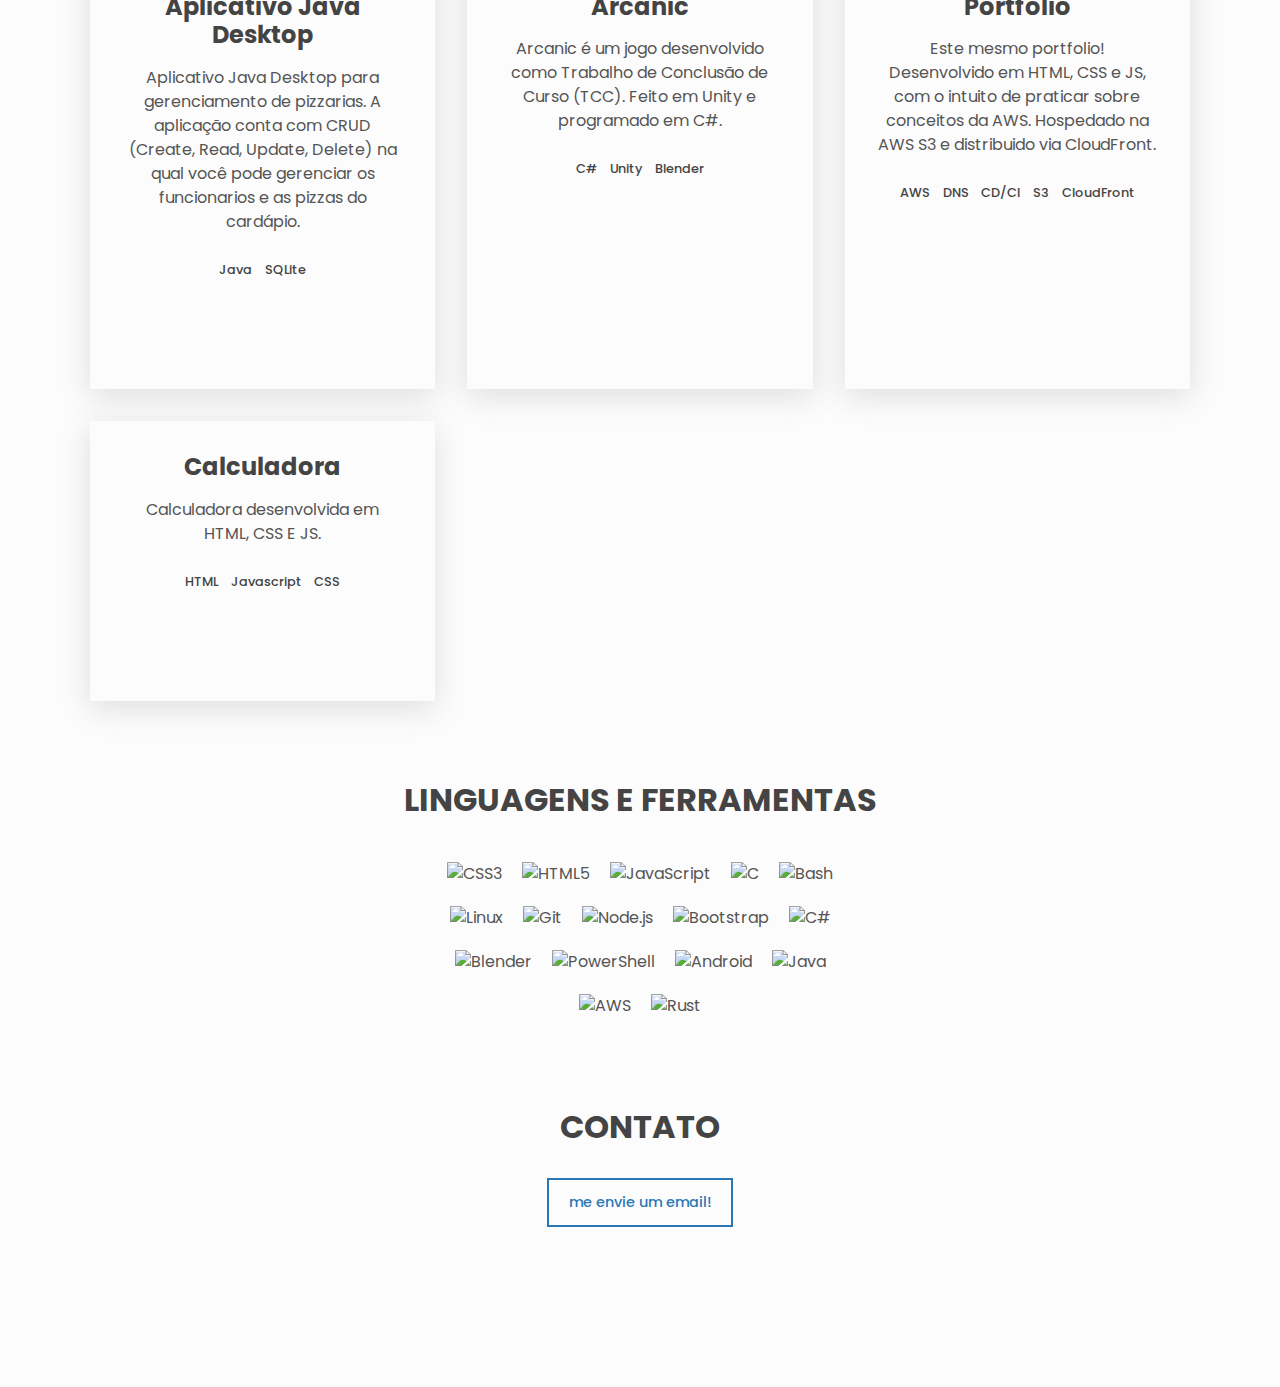
==== commit 7d1e2a3b: "Update CV and index html with current experience" ====
--- a/portifolio/index.html
+++ b/portifolio/index.html
@@ -78,15 +78,15 @@
         <p class="about__desc">
           Sou estudante de Engenharia de Software na Universidade São Judas Tadeu.
           Tenho interesse em estágio em TI, especialmente nas
-          áreas de desenvolvimento web, cloud e devops.
+          áreas de desenvolvimento web como desenvolvedor backend, cloud e devops.
         </p>
 
         <div class="about__contact center">
-          <a href="cv\CV.pdf">
+          <a href="cv\CV.pdf" target="_blank">
             <span class="btn btn--outline">currículo</span>
           </a>
         </div>
-      </div>
+        </div>
 
       <!-- Education -->
 
@@ -116,8 +116,21 @@
 
         <div class="projects__grid">
           <div class="project">
+            <h3>Operador de computador</h3>
+            <p class="project__description">
+              C&M Software <br> (06/2024 - até o momento) <br><br>
+              Profissional com experiência em operar e monitorar sistemas de computador,
+              desenvolvimento e execução de testes de API usando Postman e SoapUI para garantir a integridade
+              dos sistemas de pagamento.<br><br>
+              Competente em manuseio de bancos de dados SQL, MySQL e Postgres, configuração e
+              manutenção de software, hardware, redes e sistemas de e-mail. <br>
+            </p>
+          </div>
+
+          <div class="project">
             <h3>Auxiliar Administrativo TI</h3>
             <p class="project__description">
+              Madrial Madereira <br> (04/2024 - 06/2024) <br><br>
               Desenvolvimento de sistema interno na linguagem de programação RUST.<br>
               Analise e manipulação de dados em SQL utilizando software proprietário. <br>
               Auxilio a tarefas administrativas, controle de estoque e notas fiscais. <br>
